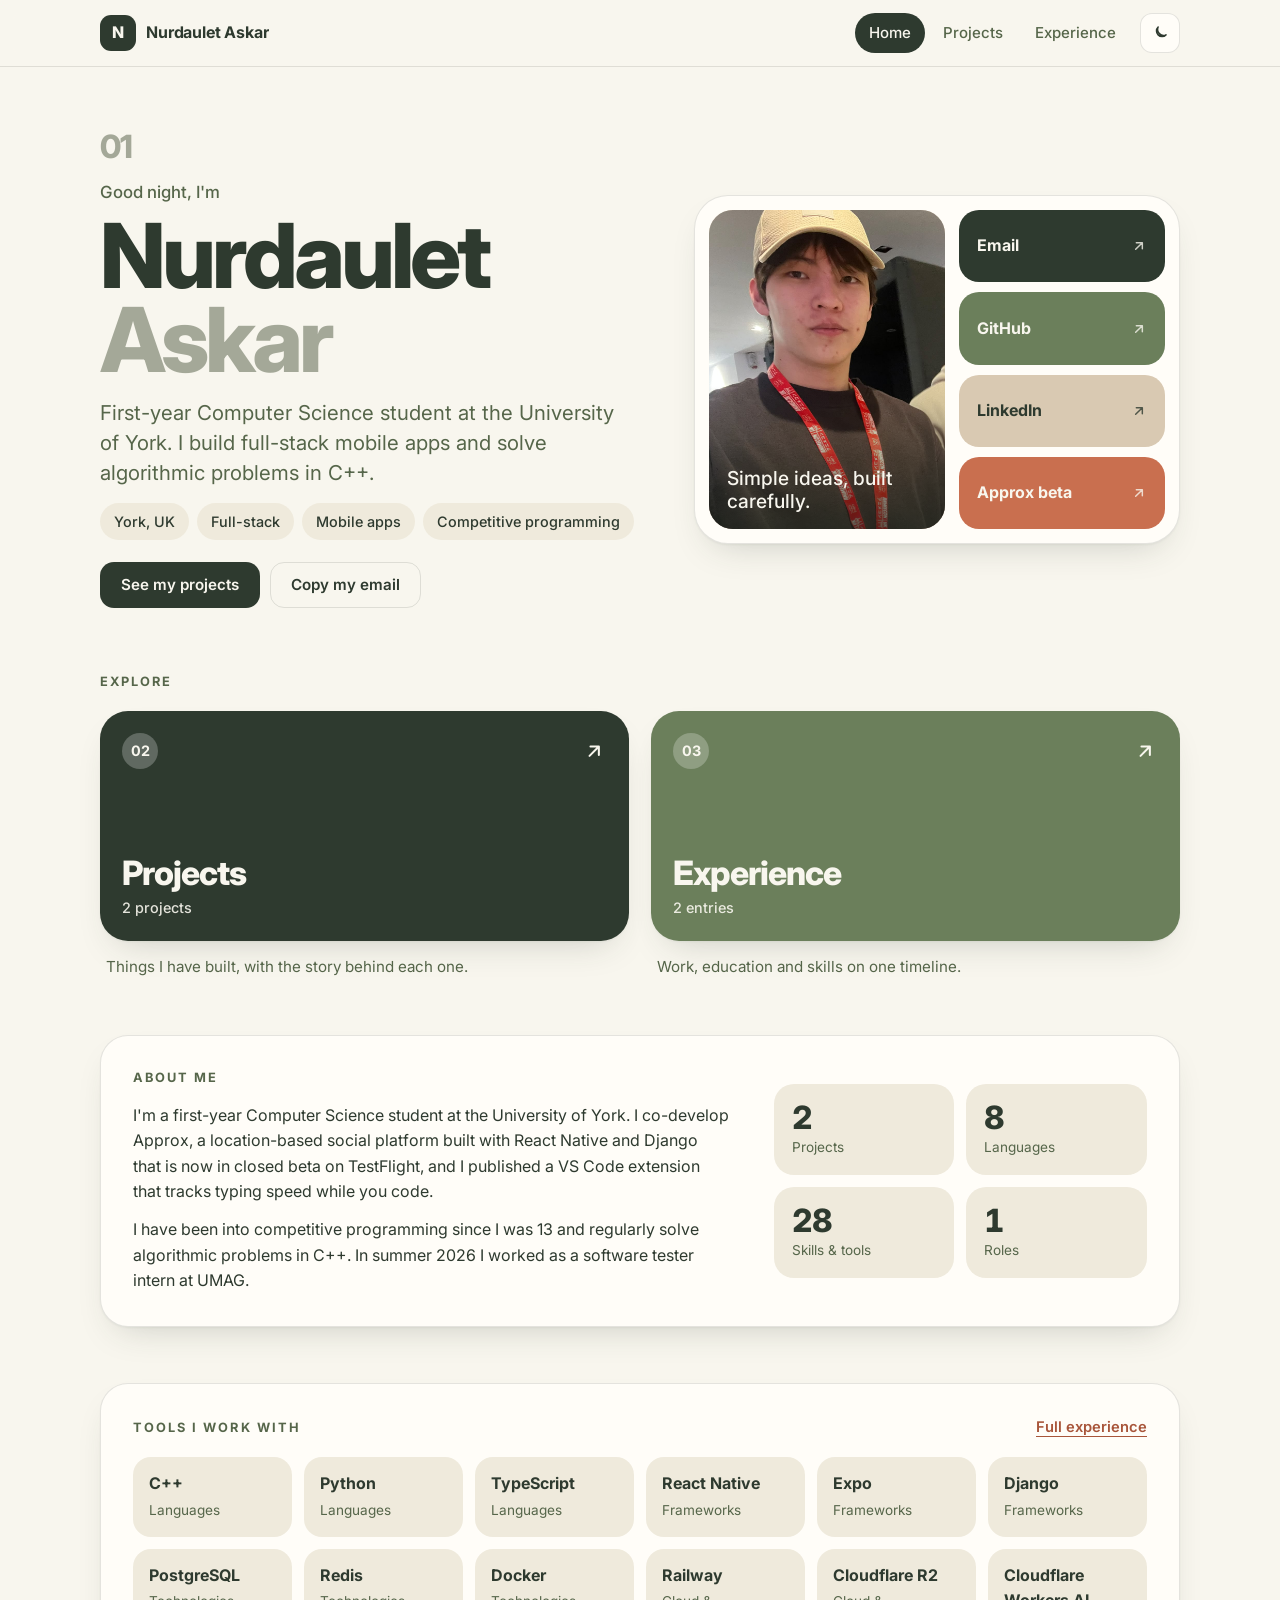
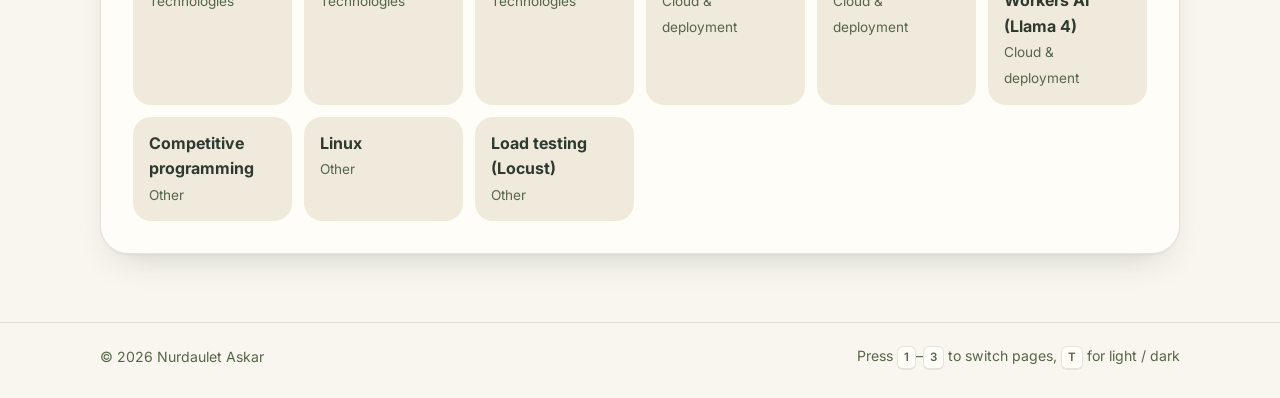
==== index.html @ 26d55cf7 "1" ====
<!doctype html>
<html lang="en">
<head>
  <meta charset="utf-8">
  <meta name="viewport" content="width=device-width, initial-scale=1">
  <title>Home</title>
  <meta name="description" content="Personal website: projects and experience.">
  <link rel="icon" href="assets/favicon.svg" type="image/svg+xml">
  <script>
    document.documentElement.classList.add("js");
    try { var t = localStorage.getItem("theme"); if (t) document.documentElement.dataset.theme = t; } catch (e) {}
  </script>
  <link rel="preconnect" href="https://fonts.googleapis.com">
  <link rel="preconnect" href="https://fonts.gstatic.com" crossorigin>
  <link href="https://fonts.googleapis.com/css2?family=Inter:wght@400;500;600;700;800&display=swap" rel="stylesheet">
  <link rel="stylesheet" href="css/style.css">
</head>
<body data-page="home">
  <a class="skip" href="#main">Skip to content</a>
  <header id="site-nav"></header>

  <main id="main">
    <section class="container hero">
      <div class="hero-text">
        <p class="page-no">01</p>
        <p class="greeting" id="greeting">Hello, I'm</p>
        <h1 class="display">
          <span id="first-name">Your</span>
          <span class="display-soft" id="last-name">Name</span>
        </h1>
        <p class="lead" id="tagline"></p>
        <ul class="chips" id="traits"></ul>
        <div class="hero-actions">
          <a class="btn btn-primary" href="projects.html">See my projects</a>
          <button class="btn btn-ghost" type="button" id="copy-email">Copy my email</button>
        </div>
      </div>

      <div class="hero-card">
        <figure class="photo">
          <img id="photo" src="assets/photo-placeholder.svg" alt="" width="400" height="540">
          <figcaption id="motto"></figcaption>
          <span class="photo-hint" id="photo-hint">Add your photo as assets/photo.jpg</span>
        </figure>
        <ul class="pill-stack" id="quick-links"></ul>
      </div>
    </section>

    <section class="container section">
      <h2 class="eyebrow">Explore</h2>
      <div class="tiles" id="tiles"></div>
    </section>

    <section class="container section">
      <div class="panel about reveal">
        <div class="about-text">
          <h2 class="eyebrow">About me</h2>
          <div class="prose" id="about"></div>
        </div>
        <dl class="facts" id="facts"></dl>
      </div>
    </section>

    <section class="container section">
      <div class="panel reveal">
        <div class="panel-head">
          <h2 class="eyebrow">Tools I work with</h2>
          <a class="text-link" href="experience.html">Full experience</a>
        </div>
        <ul class="tool-grid" id="tools"></ul>
      </div>
    </section>
  </main>

  <footer id="site-footer"></footer>

  <script src="js/data.js"></script>
  <script src="js/main.js"></script>
  <script src="js/home.js"></script>
</body>
</html>
---- css/style.css ----
/* =========================================================
   Earthy Minimal — personal site styles
   Palette  #2E3A2F forest · #6B7F5B sage · #D9C9B2 sand
            #C96F4F clay   · #F8F6EE cream
   ========================================================= */

:root {
  color-scheme: light;

  --forest: #2e3a2f;
  --sage: #6b7f5b;
  --sand: #d9c9b2;
  --clay: #c96f4f;
  --cream: #f8f6ee;

  --bg: var(--cream);
  --surface: #fffdf8;
  --surface-2: #efeadc;
  --text: var(--forest);
  --muted: #56664a;
  --faint: #a4a898;
  --line: rgba(46, 58, 47, 0.13);
  --solid: var(--forest);
  --on-solid: var(--cream);
  --accent: var(--clay);
  --accent-text: #a8553a;
  --tile-forest: var(--forest);
  --shadow: 0 1px 2px rgba(46, 58, 47, 0.05), 0 16px 36px -18px rgba(46, 58, 47, 0.25);
  --shadow-lift: 0 2px 4px rgba(46, 58, 47, 0.06), 0 26px 44px -20px rgba(46, 58, 47, 0.35);

  --maxw: 1080px;
  --font: "Inter", "Segoe UI", system-ui, -apple-system, "Helvetica Neue", Arial, sans-serif;
}

:root[data-theme="dark"] {
  color-scheme: dark;

  --bg: #1e261f;
  --surface: #283329;
  --surface-2: #334034;
  --text: #f8f6ee;
  --muted: #c4c0ac;
  --faint: #76836d;
  --line: rgba(248, 246, 238, 0.13);
  --solid: var(--cream);
  --on-solid: var(--forest);
  --accent-text: #e59a7b;
  --tile-forest: #3a4a3b;
  --shadow: 0 1px 2px rgba(0, 0, 0, 0.25), 0 16px 36px -18px rgba(0, 0, 0, 0.6);
  --shadow-lift: 0 2px 4px rgba(0, 0, 0, 0.3), 0 26px 44px -20px rgba(0, 0, 0, 0.7);
}

/* ---------- Base ---------- */

*,
*::before,
*::after {
  box-sizing: border-box;
}

[hidden] {
  display: none !important;
}

html {
  -webkit-text-size-adjust: 100%;
  scroll-behavior: smooth;
}

body {
  margin: 0;
  min-height: 100vh;
  display: flex;
  flex-direction: column;
  font-family: var(--font);
  font-size: 16px;
  line-height: 1.6;
  color: var(--text);
  background: var(--bg);
  -webkit-font-smoothing: antialiased;
  transition: background-color 0.25s ease, color 0.25s ease;
}

h1,
h2,
h3,
p,
ul,
ol,
dl,
dd,
figure {
  margin: 0;
}

ul,
ol {
  padding: 0;
  list-style: none;
}

img {
  display: block;
  max-width: 100%;
}

a {
  color: inherit;
}

button,
input {
  font: inherit;
  color: inherit;
}

:focus-visible {
  outline: 2px solid var(--accent);
  outline-offset: 3px;
}

main {
  flex: 1;
  animation: page-in 0.45s ease both;
}

@keyframes page-in {
  from {
    opacity: 0;
    transform: translateY(8px);
  }
}

.container {
  width: min(100% - 40px, var(--maxw));
  margin-inline: auto;
}

.section {
  padding: 28px 0;
}

.muted {
  color: var(--muted);
}

.sr-only {
  position: absolute;
  width: 1px;
  height: 1px;
  overflow: hidden;
  clip-path: inset(50%);
  white-space: nowrap;
}

.skip {
  position: absolute;
  left: 12px;
  top: -60px;
  z-index: 40;
  padding: 10px 16px;
  border-radius: 12px;
  background: var(--solid);
  color: var(--on-solid);
  transition: top 0.2s;
}

.skip:focus {
  top: 12px;
}

.icon {
  display: inline-grid;
  width: 1em;
  height: 1em;
  flex: none;
}

.icon svg {
  width: 100%;
  height: 100%;
}

kbd {
  display: inline-block;
  min-width: 1.6em;
  padding: 1px 6px;
  border: 1px solid var(--line);
  border-bottom-width: 2px;
  border-radius: 6px;
  background: var(--surface);
  font: inherit;
  font-size: 0.82em;
  font-weight: 600;
  text-align: center;
}

/* Fade-in as sections scroll into view (only when JavaScript is running) */
.js .reveal {
  opacity: 0;
  transform: translateY(14px);
  transition: opacity 0.5s ease, transform 0.5s ease;
}

.js .reveal.in {
  opacity: 1;
  transform: none;
}

@media print {
  .js .reveal {
    opacity: 1;
    transform: none;
  }
}

/* ---------- Colour blocks ---------- */

.bg-forest {
  background: var(--tile-forest);
  color: var(--cream);
}

.bg-sage {
  background: var(--sage);
  color: var(--cream);
}

.bg-sand {
  background: var(--sand);
  color: var(--forest);
}

.bg-clay {
  background: var(--clay);
  color: var(--cream);
}

.bg-cream {
  background: var(--cream);
  color: var(--forest);
  box-shadow: inset 0 0 0 1px rgba(46, 58, 47, 0.13);
}

/* ---------- Navigation ---------- */

.nav {
  position: sticky;
  top: 0;
  z-index: 20;
  background: var(--bg);
  background: color-mix(in srgb, var(--bg) 86%, transparent);
  -webkit-backdrop-filter: blur(10px);
  backdrop-filter: blur(10px);
  border-bottom: 1px solid var(--line);
}

.nav-inner {
  display: flex;
  align-items: center;
  gap: 10px;
  height: 66px;
}

.brand {
  display: flex;
  align-items: center;
  gap: 10px;
  min-width: 0;
  text-decoration: none;
  font-weight: 700;
  letter-spacing: -0.01em;
}

.brand-mark {
  display: grid;
  place-items: center;
  flex: none;
  width: 36px;
  height: 36px;
  border-radius: 11px;
  background: var(--solid);
  color: var(--on-solid);
  font-weight: 800;
}

.brand-name {
  overflow: hidden;
  text-overflow: ellipsis;
  white-space: nowrap;
}

.nav-links {
  display: flex;
  gap: 4px;
  margin-left: auto;
}

.nav-links a {
  padding: 8px 14px;
  border-radius: 999px;
  text-decoration: none;
  font-size: 0.94rem;
  font-weight: 500;
  color: var(--muted);
  transition: background-color 0.2s, color 0.2s;
}

.nav-links a:hover {
  background: var(--surface-2);
  color: var(--text);
}

.nav-links a[aria-current="page"] {
  background: var(--solid);
  color: var(--on-solid);
}

.icon-btn {
  display: grid;
  place-items: center;
  flex: none;
  width: 40px;
  height: 40px;
  padding: 0;
  border: 1px solid var(--line);
  border-radius: 12px;
  background: var(--surface);
  cursor: pointer;
  transition: background-color 0.2s;
}

.icon-btn:hover {
  background: var(--surface-2);
}

.icon-btn svg {
  width: 18px;
  height: 18px;
}

.theme-toggle .i-sun,
[data-theme="dark"] .theme-toggle .i-moon {
  display: none;
}

[data-theme="dark"] .theme-toggle .i-sun {
  display: block;
}

.nav-toggle {
  display: none;
}

@media (max-width: 720px) {
  .nav-toggle {
    display: grid;
  }

  .theme-toggle {
    margin-left: auto;
  }

  .nav-links {
    position: absolute;
    top: 100%;
    left: 0;
    right: 0;
    display: none;
    flex-direction: column;
    margin: 0;
    padding: 10px 20px 16px;
    background: var(--bg);
    border-bottom: 1px solid var(--line);
  }

  .nav.menu-open .nav-links {
    display: flex;
  }

  .nav-links a {
    padding: 12px 14px;
  }
}

/* ---------- Type ---------- */

.page-no {
  font-size: 2rem;
  font-weight: 800;
  line-height: 1;
  letter-spacing: -0.03em;
  color: var(--faint);
}

.display {
  font-size: clamp(3rem, 8.5vw, 5.6rem);
  font-weight: 800;
  line-height: 0.94;
  letter-spacing: -0.045em;
  overflow-wrap: anywhere;
}

.display span {
  display: block;
}

.display-md {
  font-size: clamp(2.4rem, 7vw, 4.4rem);
}

.display-soft {
  color: var(--faint);
}

.lead {
  max-width: 48ch;
  font-size: clamp(1.05rem, 2vw, 1.28rem);
  line-height: 1.45;
  color: var(--muted);
}

.eyebrow {
  font-size: 0.8rem;
  font-weight: 700;
  letter-spacing: 0.16em;
  text-transform: uppercase;
  color: var(--muted);
}

.text-link {
  font-size: 0.92rem;
  font-weight: 600;
  color: var(--accent-text);
  text-underline-offset: 4px;
}

.prose {
  display: grid;
  gap: 12px;
  max-width: 62ch;
}

.bullets {
  display: grid;
  gap: 6px;
}

.bullets li {
  position: relative;
  padding-left: 18px;
}

.bullets li::before {
  content: "";
  position: absolute;
  left: 2px;
  top: 0.65em;
  width: 6px;
  height: 6px;
  border-radius: 50%;
  background: var(--accent);
}

/* ---------- Buttons, chips, inputs ---------- */

.btn {
  display: inline-flex;
  align-items: center;
  justify-content: center;
  gap: 8px;
  height: 46px;
  padding: 0 20px;
  border: 1px solid transparent;
  border-radius: 14px;
  font-size: 0.95rem;
  font-weight: 600;
  text-decoration: none;
  white-space: nowrap;
  cursor: pointer;
  transition: transform 0.2s, box-shadow 0.2s, background-color 0.2s;
}

.btn:hover {
  transform: translateY(-2px);
}

.btn:active {
  transform: none;
}

.btn[disabled] {
  opacity: 0.6;
  cursor: progress;
  transform: none;
}

.btn-primary {
  background: var(--solid);
  color: var(--on-solid);
}

.btn-primary:hover {
  box-shadow: var(--shadow-lift);
}

.btn-ghost {
  background: transparent;
  border-color: var(--line);
}

.btn-ghost:hover {
  background: var(--surface-2);
}

.chips {
  display: flex;
  flex-wrap: wrap;
  gap: 8px;
}

.chips li {
  padding: 7px 14px;
  border-radius: 999px;
  background: var(--surface-2);
  font-size: 0.9rem;
  font-weight: 500;
}

.chips.small li {
  padding: 4px 11px;
  font-size: 0.8rem;
}

.chip-btn {
  padding: 8px 15px;
  border: 1px solid var(--line);
  border-radius: 999px;
  background: var(--surface);
  font-size: 0.9rem;
  font-weight: 500;
  cursor: pointer;
  transition: background-color 0.2s, color 0.2s, border-color 0.2s;
}

.chip-btn:hover {
  background: var(--surface-2);
}

.chip-btn[aria-pressed="true"] {
  background: var(--solid);
  border-color: transparent;
  color: var(--on-solid);
}

.input {
  flex: 0 1 260px;
  min-width: 0;
  height: 46px;
  padding: 0 16px;
  border: 1px solid var(--line);
  border-radius: 14px;
  background: var(--surface);
}

.input::placeholder {
  color: var(--muted);
  opacity: 0.75;
}

/* ---------- Panels ---------- */

.panel {
  padding: clamp(20px, 4vw, 32px);
  border: 1px solid var(--line);
  border-radius: 28px;
  background: var(--surface);
  box-shadow: var(--shadow);
}

.panel-head {
  display: flex;
  flex-wrap: wrap;
  align-items: baseline;
  justify-content: space-between;
  gap: 6px 16px;
  margin-bottom: 18px;
}

.panel-head h2:not(.eyebrow) {
  font-size: 1.15rem;
  font-weight: 700;
  letter-spacing: -0.01em;
}

.panel-head p {
  font-size: 0.88rem;
  color: var(--muted);
}

.page-head {
  display: grid;
  gap: 14px;
  padding: clamp(32px, 6vw, 60px) 0 12px;
}

/* ---------- Home: hero ---------- */

.hero {
  display: grid;
  grid-template-columns: minmax(0, 1.05fr) minmax(0, 0.95fr);
  align-items: center;
  gap: clamp(28px, 5vw, 56px);
  padding: clamp(32px, 6vw, 64px) 0 clamp(20px, 4vw, 36px);
}

.hero-text {
  display: grid;
  gap: 16px;
  justify-items: start;
}

.greeting {
  margin-bottom: -8px;
  font-size: 1.05rem;
  font-weight: 500;
  color: var(--muted);
}

.hero-actions {
  display: flex;
  flex-wrap: wrap;
  gap: 10px;
  margin-top: 6px;
}

.hero-card {
  display: grid;
  grid-template-columns: 1.15fr 1fr;
  gap: 14px;
  padding: 14px;
  border: 1px solid var(--line);
  border-radius: 34px;
  background: var(--surface);
  box-shadow: var(--shadow);
}

.photo {
  position: relative;
  overflow: hidden;
  aspect-ratio: 4 / 5.4;
  border-radius: 24px;
  background: var(--sand);
}

.photo img {
  width: 100%;
  height: 100%;
  object-fit: cover;
}

.photo figcaption {
  position: absolute;
  top: 16px;
  left: 18px;
  right: 18px;
  z-index: 1;
  font-size: clamp(1rem, 1.9vw, 1.2rem);
  font-weight: 500;
  line-height: 1.2;
  color: var(--forest);
}

/* With a real photo the motto moves to the bottom so it never covers the face */
.photo.has-photo::before {
  content: "";
  position: absolute;
  inset: 55% 0 0 0;
  background: linear-gradient(transparent, rgba(30, 38, 31, 0.7));
}

.photo.has-photo figcaption {
  top: auto;
  bottom: 16px;
  color: var(--cream);
}

.photo-hint {
  position: absolute;
  left: 10px;
  right: 10px;
  bottom: 10px;
  padding: 6px 10px;
  border-radius: 12px;
  background: rgba(248, 246, 238, 0.85);
  color: var(--forest);
  font-size: 0.74rem;
  font-weight: 600;
  line-height: 1.3;
  text-align: center;
}

.pill-stack {
  display: grid;
  grid-auto-rows: 1fr;
  gap: 10px;
}

.pill-stack li {
  display: grid;
}

.pill {
  display: flex;
  align-items: center;
  justify-content: space-between;
  gap: 8px;
  min-height: 46px;
  padding: 0 18px;
  border-radius: 20px;
  font-weight: 700;
  text-decoration: none;
  transition: transform 0.2s ease;
}

.pill:hover {
  transform: translateX(-6px);
}

.pill .icon {
  opacity: 0.8;
}

@media (max-width: 860px) {
  .hero {
    grid-template-columns: 1fr;
  }

  .hero-card {
    max-width: 520px;
  }
}

@media (max-width: 460px) {
  .hero-card {
    grid-template-columns: 1fr;
  }

  .photo {
    aspect-ratio: 4 / 3.6;
  }

  .pill:hover {
    transform: none;
  }
}

/* ---------- Home: page tiles ---------- */

.tiles {
  display: grid;
  grid-template-columns: repeat(auto-fit, minmax(240px, 1fr));
  gap: 22px;
  margin-top: 18px;
}

.tile {
  display: block;
  text-decoration: none;
}

.tile-block {
  position: relative;
  display: flex;
  flex-direction: column;
  justify-content: space-between;
  min-height: clamp(170px, 21vw, 230px);
  padding: 22px;
  border-radius: 28px;
  box-shadow: var(--shadow);
  transition: transform 0.25s ease, box-shadow 0.25s ease;
}

.tile:hover .tile-block {
  transform: translateY(-6px);
  box-shadow: var(--shadow-lift);
}

.tile-num {
  display: grid;
  place-items: center;
  width: 36px;
  height: 36px;
  border-radius: 50%;
  background: rgba(255, 255, 255, 0.24);
  font-size: 0.9rem;
  font-weight: 700;
}

.tile-arrow {
  position: absolute;
  top: 26px;
  right: 24px;
  font-size: 1.4rem;
  transition: transform 0.25s ease;
}

.tile:hover .tile-arrow {
  transform: translate(4px, -4px);
}

.tile-title {
  font-size: clamp(1.5rem, 2.8vw, 2.1rem);
  font-weight: 800;
  line-height: 1.1;
  letter-spacing: -0.03em;
}

.tile-meta {
  margin-top: 4px;
  font-size: 0.9rem;
  font-weight: 500;
  opacity: 0.9;
}

.tile-caption {
  margin-top: 14px;
  padding: 0 6px;
  font-size: 0.95rem;
  color: var(--muted);
}

@media (max-width: 760px) {
  .tiles {
    grid-template-columns: 1fr;
  }

  .tile-block {
    min-height: 150px;
  }
}

/* ---------- Home: about + tools ---------- */

.about {
  display: grid;
  grid-template-columns: minmax(0, 1.6fr) minmax(0, 1fr);
  align-items: center;
  gap: clamp(20px, 4vw, 44px);
}

.about-text {
  display: grid;
  gap: 14px;
}

.facts {
  display: grid;
  grid-template-columns: repeat(2, minmax(0, 1fr));
  gap: 12px;
}

.fact {
  display: flex;
  flex-direction: column-reverse;
  padding: 16px 18px;
  border-radius: 20px;
  background: var(--surface-2);
}

.fact dt {
  font-size: 0.85rem;
  color: var(--muted);
}

.fact dd {
  font-size: 2rem;
  font-weight: 800;
  line-height: 1.15;
  letter-spacing: -0.03em;
  font-variant-numeric: tabular-nums;
}

.tool-grid {
  display: grid;
  grid-template-columns: repeat(auto-fill, minmax(140px, 1fr));
  gap: 12px;
}

.tool {
  padding: 14px 16px;
  border-radius: 18px;
  background: var(--surface-2);
  transition: transform 0.2s ease;
}

.tool:hover {
  transform: translateY(-3px);
}

.tool strong {
  display: block;
  font-weight: 700;
}

.tool span {
  font-size: 0.85rem;
  color: var(--muted);
}

@media (max-width: 760px) {
  .about {
    grid-template-columns: 1fr;
  }
}

/* ---------- Projects ---------- */

.toolbar {
  display: flex;
  flex-wrap: wrap;
  align-items: center;
  justify-content: space-between;
  gap: 14px;
}

.filters {
  display: flex;
  flex-wrap: wrap;
  gap: 8px;
}

.toolbar .input {
  flex: 0 1 240px;
}

.count {
  margin: 16px 0 14px;
  font-size: 0.9rem;
  color: var(--muted);
}

.project-grid {
  display: grid;
  grid-template-columns: repeat(auto-fit, minmax(280px, 1fr));
  gap: 22px;
}

.project-card {
  position: relative;
  display: flex;
  flex-direction: column;
  max-width: 540px;
  overflow: hidden;
  border: 1px solid var(--line);
  border-radius: 24px;
  background: var(--surface);
  box-shadow: var(--shadow);
  transition: transform 0.25s ease, box-shadow 0.25s ease, opacity 0.5s ease;
}

.project-card:hover {
  transform: translateY(-5px);
  box-shadow: var(--shadow-lift);
}

.js .project-card.reveal.in:hover {
  transform: translateY(-5px);
}

.project-card:has(.card-open:focus-visible) {
  outline: 2px solid var(--accent);
  outline-offset: 3px;
}

.project-cover {
  display: flex;
  align-items: flex-end;
  justify-content: space-between;
  height: 110px;
  padding: 16px 20px;
}

.project-no {
  font-size: 2.4rem;
  font-weight: 800;
  line-height: 1;
  letter-spacing: -0.04em;
}

.project-year {
  font-size: 0.85rem;
  font-weight: 600;
  opacity: 0.9;
}

.project-body {
  display: flex;
  flex: 1;
  flex-direction: column;
  gap: 10px;
  padding: 18px 20px 20px;
}

.project-body h3 {
  font-size: 1.15rem;
  line-height: 1.3;
  letter-spacing: -0.01em;
}

.project-body p {
  font-size: 0.95rem;
  color: var(--muted);
}

.card-open {
  padding: 0;
  border: 0;
  background: none;
  font-weight: 700;
  text-align: left;
  cursor: pointer;
}

.card-open::after {
  content: "";
  position: absolute;
  inset: 0;
}

.card-open:focus-visible {
  outline: none;
}

.more {
  display: inline-flex;
  align-items: center;
  gap: 6px;
  margin-top: auto;
  padding-top: 6px;
  font-size: 0.9rem;
  font-weight: 600;
  color: var(--accent-text);
}

.empty-state {
  display: grid;
  gap: 10px;
  justify-items: start;
}

.empty-state h2 {
  font-size: 1.2rem;
}

/* Project pop-up */
.modal {
  width: min(620px, calc(100% - 32px));
  padding: 0;
  overflow: hidden;
  border: 0;
  border-radius: 28px;
  background: var(--surface);
  color: var(--text);
  box-shadow: 0 30px 80px -20px rgba(0, 0, 0, 0.5);
}

.modal::backdrop {
  background: rgba(30, 38, 31, 0.55);
}

.modal[open] {
  animation: modal-in 0.25s ease;
}

@keyframes modal-in {
  from {
    opacity: 0;
    transform: translateY(12px);
  }
}

.modal-cover {
  display: flex;
  align-items: flex-end;
  height: 104px;
  padding: 16px 28px;
  font-size: 2.6rem;
  font-weight: 800;
  line-height: 1;
  letter-spacing: -0.04em;
}

.modal-close {
  position: absolute;
  top: 14px;
  right: 14px;
  font-size: 1.3rem;
  line-height: 1;
}

.modal-body {
  display: grid;
  gap: 14px;
  max-height: calc(100vh - 200px);
  padding: 24px 28px 28px;
  overflow: auto;
}

.modal-body h2 {
  font-size: 1.6rem;
  line-height: 1.2;
  letter-spacing: -0.02em;
}

.modal-body h2 + p {
  margin-top: -10px;
}

.modal-actions {
  display: flex;
  flex-wrap: wrap;
  gap: 10px;
}

/* ---------- Experience ---------- */

.exp-bar {
  display: flex;
  flex-wrap: wrap;
  align-items: center;
  justify-content: space-between;
  gap: 12px;
}

.tabs {
  display: inline-flex;
  flex-wrap: wrap;
  gap: 2px;
  padding: 4px;
  border-radius: 999px;
  background: var(--surface-2);
}

.tab {
  padding: 9px 18px;
  border: 0;
  border-radius: 999px;
  background: transparent;
  font-size: 0.94rem;
  font-weight: 600;
  color: var(--muted);
  cursor: pointer;
  transition: background-color 0.2s, color 0.2s;
}

.tab:hover {
  color: var(--text);
}

.tab[aria-selected="true"] {
  background: var(--surface);
  color: var(--text);
  box-shadow: 0 1px 3px rgba(46, 58, 47, 0.18);
}

.tab-count {
  margin-left: 6px;
  font-size: 0.8rem;
  opacity: 0.7;
}

.timeline {
  position: relative;
  display: grid;
  gap: 16px;
  margin-top: 26px;
  padding-left: 30px;
}

.timeline::before {
  content: "";
  position: absolute;
  top: 10px;
  bottom: 10px;
  left: 7px;
  width: 2px;
  border-radius: 2px;
  background: var(--line);
}

.tl-item {
  position: relative;
}

.tl-item::before {
  content: "";
  position: absolute;
  top: 26px;
  left: -30px;
  width: 16px;
  height: 16px;
  border: 3px solid var(--sage);
  border-radius: 50%;
  background: var(--bg);
  transition: background-color 0.2s, border-color 0.2s;
}

.tl-item.open::before {
  border-color: var(--accent);
  background: var(--accent);
}

.tl-card {
  overflow: hidden;
  border: 1px solid var(--line);
  border-radius: 22px;
  background: var(--surface);
  box-shadow: var(--shadow);
}

.tl-head {
  display: grid;
  grid-template-columns: minmax(0, 1fr) auto;
  align-items: center;
  gap: 2px 16px;
  width: 100%;
  padding: 18px 22px;
  border: 0;
  background: none;
  text-align: left;
  cursor: pointer;
  transition: background-color 0.2s;
}

.tl-head:hover {
  background: var(--surface-2);
}

.tl-head:focus-visible {
  outline-offset: -4px;
  border-radius: 22px;
}

.tl-period {
  grid-column: 1;
  font-size: 0.78rem;
  font-weight: 700;
  letter-spacing: 0.12em;
  text-transform: uppercase;
  color: var(--accent-text);
}

.tl-title {
  grid-column: 1;
  font-size: 1.15rem;
  font-weight: 700;
  letter-spacing: -0.01em;
}

.tl-org {
  grid-column: 1;
  font-size: 0.95rem;
  color: var(--muted);
}

.tl-chevron {
  display: grid;
  place-items: center;
  grid-column: 2;
  grid-row: 1 / span 3;
  width: 34px;
  height: 34px;
  border: 1px solid var(--line);
  border-radius: 50%;
  transition: transform 0.25s ease;
}

.tl-item.open .tl-chevron {
  transform: rotate(180deg);
}

.tl-body {
  display: grid;
  grid-template-rows: 0fr;
  transition: grid-template-rows 0.3s ease;
}

.tl-item.open .tl-body {
  grid-template-rows: 1fr;
}

.tl-body-inner {
  min-height: 0;
  overflow: hidden;
}

.tl-content {
  display: grid;
  gap: 12px;
  padding: 4px 22px 22px;
}

.skill-groups {
  display: grid;
  grid-template-columns: repeat(auto-fit, minmax(200px, 1fr));
  gap: 22px;
}

.skill-group h3 {
  margin-bottom: 10px;
  font-size: 0.95rem;
  font-weight: 700;
}

/* ---------- Footer + toast ---------- */

.footer {
  margin-top: 40px;
  border-top: 1px solid var(--line);
}

.footer-inner {
  display: flex;
  flex-wrap: wrap;
  align-items: center;
  justify-content: space-between;
  gap: 8px 20px;
  padding: 22px 0 28px;
  font-size: 0.88rem;
  color: var(--muted);
}

@media (hover: none) {
  .footer-keys {
    display: none;
  }
}

.toast {
  position: fixed;
  left: 50%;
  bottom: 26px;
  z-index: 50;
  max-width: calc(100% - 32px);
  padding: 12px 18px;
  border-radius: 14px;
  background: var(--solid);
  color: var(--on-solid);
  font-size: 0.92rem;
  font-weight: 500;
  box-shadow: var(--shadow-lift);
  opacity: 0;
  pointer-events: none;
  transform: translate(-50%, 20px);
  transition: opacity 0.25s, transform 0.25s;
}

.toast.show {
  opacity: 1;
  transform: translate(-50%, 0);
}

@media (prefers-reduced-motion: reduce) {
  *,
  *::before,
  *::after {
    animation-duration: 0.01ms !important;
    animation-iteration-count: 1 !important;
    transition-duration: 0.01ms !important;
    scroll-behavior: auto !important;
  }
}
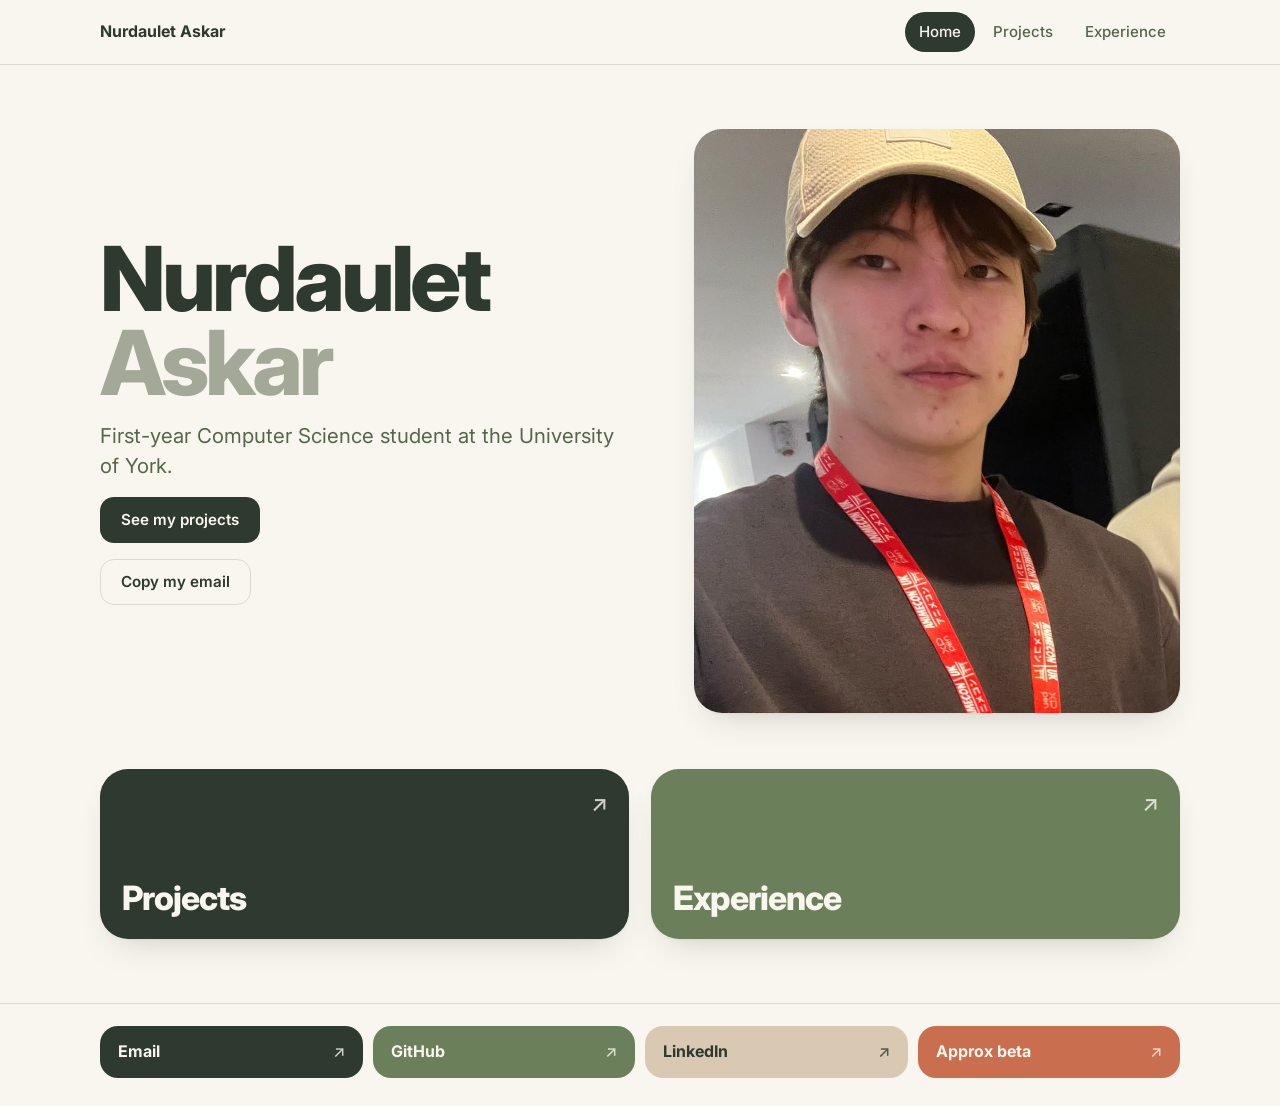
==== commit 7b42052d: "changes" ====
--- a/index.html
+++ b/index.html
@@ -3,79 +3,54 @@
 <head>
   <meta charset="utf-8">
   <meta name="viewport" content="width=device-width, initial-scale=1">
-  <title>Home</title>
-  <meta name="description" content="Personal website: projects and experience.">
-  <link rel="icon" href="assets/favicon.svg" type="image/svg+xml">
-  <script>
-    document.documentElement.classList.add("js");
-    try { var t = localStorage.getItem("theme"); if (t) document.documentElement.dataset.theme = t; } catch (e) {}
-  </script>
+  <title>Nurdaulet Askar</title>
+  <meta name="description" content="Nurdaulet Askar, first-year Computer Science student at the University of York. Projects and experience.">
+  <link rel="icon" href="[data-uri]">
   <link rel="preconnect" href="https://fonts.googleapis.com">
   <link rel="preconnect" href="https://fonts.gstatic.com" crossorigin>
   <link href="https://fonts.googleapis.com/css2?family=Inter:wght@400;500;600;700;800&display=swap" rel="stylesheet">
   <link rel="stylesheet" href="css/style.css">
 </head>
-<body data-page="home">
-  <a class="skip" href="#main">Skip to content</a>
-  <header id="site-nav"></header>
+<body>
+  <header class="nav">
+    <div class="container nav-inner">
+      <a class="brand" href="index.html">Nurdaulet Askar</a>
+      <nav class="nav-links" aria-label="Main">
+        <a href="index.html" aria-current="page">Home</a>
+        <a href="projects.html">Projects</a>
+        <a href="experience.html">Experience</a>
+      </nav>
+    </div>
+  </header>
 
-  <main id="main">
+  <main>
     <section class="container hero">
       <div class="hero-text">
-        <p class="page-no">01</p>
-        <p class="greeting" id="greeting">Hello, I'm</p>
-        <h1 class="display">
-          <span id="first-name">Your</span>
-          <span class="display-soft" id="last-name">Name</span>
-        </h1>
-        <p class="lead" id="tagline"></p>
-        <ul class="chips" id="traits"></ul>
-        <div class="hero-actions">
+        <h1 class="name">Nurdaulet <span>Askar</span></h1>
+        <p class="lead">First-year Computer Science student at the University of York.</p>
           <a class="btn btn-primary" href="projects.html">See my projects</a>
-          <button class="btn btn-ghost" type="button" id="copy-email">Copy my email</button>
+          <button class="btn" type="button" id="copy-email" data-email="nurdauletaskar551@gmail.com">Copy my email</button>
         </div>
       </div>
 
-      <div class="hero-card">
-        <figure class="photo">
-          <img id="photo" src="assets/photo-placeholder.svg" alt="" width="400" height="540">
-          <figcaption id="motto"></figcaption>
-          <span class="photo-hint" id="photo-hint">Add your photo as assets/photo.jpg</span>
-        </figure>
-        <ul class="pill-stack" id="quick-links"></ul>
-      </div>
+      <img class="photo" src="assets/photo.jpg" alt="Nurdaulet Askar" width="914" height="1600">
     </section>
 
-    <section class="container section">
-      <h2 class="eyebrow">Explore</h2>
-      <div class="tiles" id="tiles"></div>
-    </section>
-
-    <section class="container section">
-      <div class="panel about reveal">
-        <div class="about-text">
-          <h2 class="eyebrow">About me</h2>
-          <div class="prose" id="about"></div>
-        </div>
-        <dl class="facts" id="facts"></dl>
-      </div>
-    </section>
-
-    <section class="container section">
-      <div class="panel reveal">
-        <div class="panel-head">
-          <h2 class="eyebrow">Tools I work with</h2>
-          <a class="text-link" href="experience.html">Full experience</a>
-        </div>
-        <ul class="tool-grid" id="tools"></ul>
-      </div>
+    <section class="container tiles">
+      <a class="tile bg-forest" href="projects.html">Projects</a>
+      <a class="tile bg-sage" href="experience.html">Experience</a>
     </section>
   </main>
 
-  <footer id="site-footer"></footer>
+  <footer class="footer">
+    <ul class="container links">
+      <li><a class="pill bg-forest" href="mailto:nurdauletaskar551@gmail.com">Email</a></li>
+      <li><a class="pill bg-sage" href="https://github.com/SwiftkeyC" target="_blank" rel="noopener">GitHub</a></li>
+      <li><a class="pill bg-sand" href="https://www.linkedin.com/in/nurdaulet-askar-03350033a/" target="_blank" rel="noopener">LinkedIn</a></li>
+      <li><a class="pill bg-clay" href="https://testflight.apple.com/join/WFrS8Zqj" target="_blank" rel="noopener">Approx beta</a></li>
+    </ul>
+  </footer>
 
-  <script src="js/data.js"></script>
   <script src="js/main.js"></script>
-  <script src="js/home.js"></script>
 </body>
 </html>
--- a/css/style.css
+++ b/css/style.css
@@ -1,8 +1,4 @@
-/* =========================================================
-   Earthy Minimal — personal site styles
-   Palette  #2E3A2F forest · #6B7F5B sage · #D9C9B2 sand
-            #C96F4F clay   · #F8F6EE cream
-   ========================================================= */
+/* Colours: forest #2E3A2F, sage #6B7F5B, sand #D9C9B2, clay #C96F4F, cream #F8F6EE */
 
 :root {
   color-scheme: light;
@@ -13,58 +9,16 @@
   --clay: #c96f4f;
   --cream: #f8f6ee;
 
-  --bg: var(--cream);
-  --surface: #fffdf8;
-  --surface-2: #efeadc;
-  --text: var(--forest);
+  --card: #fffdf8;
   --muted: #56664a;
   --faint: #a4a898;
-  --line: rgba(46, 58, 47, 0.13);
-  --solid: var(--forest);
-  --on-solid: var(--cream);
-  --accent: var(--clay);
-  --accent-text: #a8553a;
-  --tile-forest: var(--forest);
+  --line: rgba(46, 58, 47, 0.14);
+  --accent: #a8553a;
   --shadow: 0 1px 2px rgba(46, 58, 47, 0.05), 0 16px 36px -18px rgba(46, 58, 47, 0.25);
-  --shadow-lift: 0 2px 4px rgba(46, 58, 47, 0.06), 0 26px 44px -20px rgba(46, 58, 47, 0.35);
-
-  --maxw: 1080px;
-  --font: "Inter", "Segoe UI", system-ui, -apple-system, "Helvetica Neue", Arial, sans-serif;
-}
-
-:root[data-theme="dark"] {
-  color-scheme: dark;
-
-  --bg: #1e261f;
-  --surface: #283329;
-  --surface-2: #334034;
-  --text: #f8f6ee;
-  --muted: #c4c0ac;
-  --faint: #76836d;
-  --line: rgba(248, 246, 238, 0.13);
-  --solid: var(--cream);
-  --on-solid: var(--forest);
-  --accent-text: #e59a7b;
-  --tile-forest: #3a4a3b;
-  --shadow: 0 1px 2px rgba(0, 0, 0, 0.25), 0 16px 36px -18px rgba(0, 0, 0, 0.6);
-  --shadow-lift: 0 2px 4px rgba(0, 0, 0, 0.3), 0 26px 44px -20px rgba(0, 0, 0, 0.7);
-}
-
-/* ---------- Base ---------- */
-
-*,
-*::before,
-*::after {
+}
+
+* {
   box-sizing: border-box;
-}
-
-[hidden] {
-  display: none !important;
-}
-
-html {
-  -webkit-text-size-adjust: 100%;
-  scroll-behavior: smooth;
 }
 
 body {
@@ -72,29 +26,29 @@
   min-height: 100vh;
   display: flex;
   flex-direction: column;
-  font-family: var(--font);
+  font-family: "Inter", "Segoe UI", system-ui, sans-serif;
   font-size: 16px;
   line-height: 1.6;
-  color: var(--text);
-  background: var(--bg);
-  -webkit-font-smoothing: antialiased;
-  transition: background-color 0.25s ease, color 0.25s ease;
+  color: var(--forest);
+  background: var(--cream);
+}
+
+main {
+  flex: 1;
 }
 
 h1,
 h2,
 h3,
+h4,
 p,
 ul,
-ol,
 dl,
-dd,
-figure {
+dd {
   margin: 0;
 }
 
-ul,
-ol {
+ul {
   padding: 0;
   list-style: none;
 }
@@ -108,116 +62,27 @@
   color: inherit;
 }
 
-button,
-input {
+button {
   font: inherit;
   color: inherit;
 }
 
 :focus-visible {
-  outline: 2px solid var(--accent);
+  outline: 2px solid var(--clay);
   outline-offset: 3px;
 }
 
-main {
-  flex: 1;
-  animation: page-in 0.45s ease both;
-}
-
-@keyframes page-in {
-  from {
-    opacity: 0;
-    transform: translateY(8px);
-  }
-}
-
 .container {
-  width: min(100% - 40px, var(--maxw));
+  width: min(100% - 40px, 1080px);
   margin-inline: auto;
-}
-
-.section {
-  padding: 28px 0;
 }
 
 .muted {
   color: var(--muted);
 }
 
-.sr-only {
-  position: absolute;
-  width: 1px;
-  height: 1px;
-  overflow: hidden;
-  clip-path: inset(50%);
-  white-space: nowrap;
-}
-
-.skip {
-  position: absolute;
-  left: 12px;
-  top: -60px;
-  z-index: 40;
-  padding: 10px 16px;
-  border-radius: 12px;
-  background: var(--solid);
-  color: var(--on-solid);
-  transition: top 0.2s;
-}
-
-.skip:focus {
-  top: 12px;
-}
-
-.icon {
-  display: inline-grid;
-  width: 1em;
-  height: 1em;
-  flex: none;
-}
-
-.icon svg {
-  width: 100%;
-  height: 100%;
-}
-
-kbd {
-  display: inline-block;
-  min-width: 1.6em;
-  padding: 1px 6px;
-  border: 1px solid var(--line);
-  border-bottom-width: 2px;
-  border-radius: 6px;
-  background: var(--surface);
-  font: inherit;
-  font-size: 0.82em;
-  font-weight: 600;
-  text-align: center;
-}
-
-/* Fade-in as sections scroll into view (only when JavaScript is running) */
-.js .reveal {
-  opacity: 0;
-  transform: translateY(14px);
-  transition: opacity 0.5s ease, transform 0.5s ease;
-}
-
-.js .reveal.in {
-  opacity: 1;
-  transform: none;
-}
-
-@media print {
-  .js .reveal {
-    opacity: 1;
-    transform: none;
-  }
-}
-
-/* ---------- Colour blocks ---------- */
-
 .bg-forest {
-  background: var(--tile-forest);
+  background: var(--forest);
   color: var(--cream);
 }
 
@@ -236,209 +101,84 @@
   color: var(--cream);
 }
 
-.bg-cream {
-  background: var(--cream);
-  color: var(--forest);
-  box-shadow: inset 0 0 0 1px rgba(46, 58, 47, 0.13);
-}
-
-/* ---------- Navigation ---------- */
+/* Top bar */
 
 .nav {
-  position: sticky;
-  top: 0;
-  z-index: 20;
-  background: var(--bg);
-  background: color-mix(in srgb, var(--bg) 86%, transparent);
-  -webkit-backdrop-filter: blur(10px);
-  backdrop-filter: blur(10px);
   border-bottom: 1px solid var(--line);
 }
 
 .nav-inner {
   display: flex;
+  flex-wrap: wrap;
   align-items: center;
-  gap: 10px;
-  height: 66px;
+  gap: 6px 10px;
+  padding: 12px 0;
 }
 
 .brand {
-  display: flex;
-  align-items: center;
-  gap: 10px;
-  min-width: 0;
+  margin-right: auto;
+  font-weight: 700;
   text-decoration: none;
-  font-weight: 700;
-  letter-spacing: -0.01em;
-}
-
-.brand-mark {
-  display: grid;
-  place-items: center;
-  flex: none;
-  width: 36px;
-  height: 36px;
-  border-radius: 11px;
-  background: var(--solid);
-  color: var(--on-solid);
-  font-weight: 800;
-}
-
-.brand-name {
-  overflow: hidden;
-  text-overflow: ellipsis;
-  white-space: nowrap;
 }
 
 .nav-links {
   display: flex;
   gap: 4px;
-  margin-left: auto;
 }
 
 .nav-links a {
   padding: 8px 14px;
   border-radius: 999px;
-  text-decoration: none;
   font-size: 0.94rem;
   font-weight: 500;
   color: var(--muted);
-  transition: background-color 0.2s, color 0.2s;
+  text-decoration: none;
 }
 
 .nav-links a:hover {
-  background: var(--surface-2);
-  color: var(--text);
+  color: var(--forest);
 }
 
 .nav-links a[aria-current="page"] {
-  background: var(--solid);
-  color: var(--on-solid);
-}
-
-.icon-btn {
-  display: grid;
-  place-items: center;
-  flex: none;
-  width: 40px;
-  height: 40px;
-  padding: 0;
+  background: var(--forest);
+  color: var(--cream);
+}
+
+@media (max-width: 420px) {
+  .nav-links {
+    width: 100%;
+    margin-left: -14px;
+  }
+}
+
+/* Buttons and lists */
+
+.btn {
+  display: inline-flex;
+  align-items: center;
+  height: 46px;
+  padding: 0 20px;
   border: 1px solid var(--line);
-  border-radius: 12px;
-  background: var(--surface);
+  border-radius: 14px;
+  background: transparent;
+  font-size: 0.95rem;
+  font-weight: 600;
+  text-decoration: none;
   cursor: pointer;
-  transition: background-color 0.2s;
-}
-
-.icon-btn:hover {
-  background: var(--surface-2);
-}
-
-.icon-btn svg {
-  width: 18px;
-  height: 18px;
-}
-
-.theme-toggle .i-sun,
-[data-theme="dark"] .theme-toggle .i-moon {
-  display: none;
-}
-
-[data-theme="dark"] .theme-toggle .i-sun {
-  display: block;
-}
-
-.nav-toggle {
-  display: none;
-}
-
-@media (max-width: 720px) {
-  .nav-toggle {
-    display: grid;
-  }
-
-  .theme-toggle {
-    margin-left: auto;
-  }
-
-  .nav-links {
-    position: absolute;
-    top: 100%;
-    left: 0;
-    right: 0;
-    display: none;
-    flex-direction: column;
-    margin: 0;
-    padding: 10px 20px 16px;
-    background: var(--bg);
-    border-bottom: 1px solid var(--line);
-  }
-
-  .nav.menu-open .nav-links {
-    display: flex;
-  }
-
-  .nav-links a {
-    padding: 12px 14px;
-  }
-}
-
-/* ---------- Type ---------- */
-
-.page-no {
-  font-size: 2rem;
-  font-weight: 800;
-  line-height: 1;
-  letter-spacing: -0.03em;
-  color: var(--faint);
-}
-
-.display {
-  font-size: clamp(3rem, 8.5vw, 5.6rem);
-  font-weight: 800;
-  line-height: 0.94;
-  letter-spacing: -0.045em;
-  overflow-wrap: anywhere;
-}
-
-.display span {
-  display: block;
-}
-
-.display-md {
-  font-size: clamp(2.4rem, 7vw, 4.4rem);
-}
-
-.display-soft {
-  color: var(--faint);
-}
-
-.lead {
-  max-width: 48ch;
-  font-size: clamp(1.05rem, 2vw, 1.28rem);
-  line-height: 1.45;
-  color: var(--muted);
-}
-
-.eyebrow {
-  font-size: 0.8rem;
-  font-weight: 700;
-  letter-spacing: 0.16em;
-  text-transform: uppercase;
-  color: var(--muted);
-}
-
-.text-link {
-  font-size: 0.92rem;
-  font-weight: 600;
-  color: var(--accent-text);
-  text-underline-offset: 4px;
-}
-
-.prose {
-  display: grid;
-  gap: 12px;
-  max-width: 62ch;
+}
+
+.btn:hover {
+  border-color: var(--forest);
+}
+
+.btn-primary {
+  border-color: transparent;
+  background: var(--forest);
+  color: var(--cream);
+}
+
+.btn-primary:hover {
+  opacity: 0.9;
 }
 
 .bullets {
@@ -459,159 +199,17 @@
   width: 6px;
   height: 6px;
   border-radius: 50%;
-  background: var(--accent);
-}
-
-/* ---------- Buttons, chips, inputs ---------- */
-
-.btn {
-  display: inline-flex;
-  align-items: center;
-  justify-content: center;
-  gap: 8px;
-  height: 46px;
-  padding: 0 20px;
-  border: 1px solid transparent;
-  border-radius: 14px;
-  font-size: 0.95rem;
-  font-weight: 600;
-  text-decoration: none;
-  white-space: nowrap;
-  cursor: pointer;
-  transition: transform 0.2s, box-shadow 0.2s, background-color 0.2s;
-}
-
-.btn:hover {
-  transform: translateY(-2px);
-}
-
-.btn:active {
-  transform: none;
-}
-
-.btn[disabled] {
-  opacity: 0.6;
-  cursor: progress;
-  transform: none;
-}
-
-.btn-primary {
-  background: var(--solid);
-  color: var(--on-solid);
-}
-
-.btn-primary:hover {
-  box-shadow: var(--shadow-lift);
-}
-
-.btn-ghost {
-  background: transparent;
-  border-color: var(--line);
-}
-
-.btn-ghost:hover {
-  background: var(--surface-2);
-}
-
-.chips {
-  display: flex;
-  flex-wrap: wrap;
-  gap: 8px;
-}
-
-.chips li {
-  padding: 7px 14px;
-  border-radius: 999px;
-  background: var(--surface-2);
-  font-size: 0.9rem;
-  font-weight: 500;
-}
-
-.chips.small li {
-  padding: 4px 11px;
-  font-size: 0.8rem;
-}
-
-.chip-btn {
-  padding: 8px 15px;
-  border: 1px solid var(--line);
-  border-radius: 999px;
-  background: var(--surface);
-  font-size: 0.9rem;
-  font-weight: 500;
-  cursor: pointer;
-  transition: background-color 0.2s, color 0.2s, border-color 0.2s;
-}
-
-.chip-btn:hover {
-  background: var(--surface-2);
-}
-
-.chip-btn[aria-pressed="true"] {
-  background: var(--solid);
-  border-color: transparent;
-  color: var(--on-solid);
-}
-
-.input {
-  flex: 0 1 260px;
-  min-width: 0;
-  height: 46px;
-  padding: 0 16px;
-  border: 1px solid var(--line);
-  border-radius: 14px;
-  background: var(--surface);
-}
-
-.input::placeholder {
-  color: var(--muted);
-  opacity: 0.75;
-}
-
-/* ---------- Panels ---------- */
-
-.panel {
-  padding: clamp(20px, 4vw, 32px);
-  border: 1px solid var(--line);
-  border-radius: 28px;
-  background: var(--surface);
-  box-shadow: var(--shadow);
-}
-
-.panel-head {
-  display: flex;
-  flex-wrap: wrap;
-  align-items: baseline;
-  justify-content: space-between;
-  gap: 6px 16px;
-  margin-bottom: 18px;
-}
-
-.panel-head h2:not(.eyebrow) {
-  font-size: 1.15rem;
-  font-weight: 700;
-  letter-spacing: -0.01em;
-}
-
-.panel-head p {
-  font-size: 0.88rem;
-  color: var(--muted);
-}
-
-.page-head {
-  display: grid;
-  gap: 14px;
-  padding: clamp(32px, 6vw, 60px) 0 12px;
-}
-
-/* ---------- Home: hero ---------- */
+  background: var(--clay);
+}
+
+/* Home */
 
 .hero {
   display: grid;
   grid-template-columns: minmax(0, 1.05fr) minmax(0, 0.95fr);
   align-items: center;
   gap: clamp(28px, 5vw, 56px);
-  padding: clamp(32px, 6vw, 64px) 0 clamp(20px, 4vw, 36px);
+  padding: clamp(32px, 6vw, 64px) 0 clamp(24px, 4vw, 40px);
 }
 
 .hero-text {
@@ -620,115 +218,82 @@
   justify-items: start;
 }
 
-.greeting {
-  margin-bottom: -8px;
-  font-size: 1.05rem;
-  font-weight: 500;
+.hero-text p {
+  max-width: 54ch;
+}
+
+.name {
+  font-size: clamp(3rem, 8.5vw, 5.6rem);
+  font-weight: 800;
+  line-height: 0.94;
+  letter-spacing: -0.045em;
+}
+
+.name span {
+  display: block;
+  color: var(--faint);
+}
+
+.lead {
+  font-size: clamp(1.05rem, 2vw, 1.28rem);
+  line-height: 1.45;
   color: var(--muted);
 }
 
-.hero-actions {
+.actions {
   display: flex;
   flex-wrap: wrap;
   gap: 10px;
   margin-top: 6px;
 }
 
-.hero-card {
-  display: grid;
-  grid-template-columns: 1.15fr 1fr;
-  gap: 14px;
-  padding: 14px;
-  border: 1px solid var(--line);
-  border-radius: 34px;
-  background: var(--surface);
+.photo {
+  width: 100%;
+  height: auto;
+  aspect-ratio: 4 / 4.8;
+  border-radius: 28px;
+  object-fit: cover;
+  object-position: top;
   box-shadow: var(--shadow);
 }
 
-.photo {
-  position: relative;
-  overflow: hidden;
-  aspect-ratio: 4 / 5.4;
-  border-radius: 24px;
-  background: var(--sand);
-}
-
-.photo img {
-  width: 100%;
-  height: 100%;
-  object-fit: cover;
-}
-
-.photo figcaption {
-  position: absolute;
-  top: 16px;
-  left: 18px;
-  right: 18px;
-  z-index: 1;
-  font-size: clamp(1rem, 1.9vw, 1.2rem);
+.pill::after,
+.tile::after {
+  content: "\2197";
   font-weight: 500;
-  line-height: 1.2;
-  color: var(--forest);
-}
-
-/* With a real photo the motto moves to the bottom so it never covers the face */
-.photo.has-photo::before {
-  content: "";
-  position: absolute;
-  inset: 55% 0 0 0;
-  background: linear-gradient(transparent, rgba(30, 38, 31, 0.7));
-}
-
-.photo.has-photo figcaption {
-  top: auto;
-  bottom: 16px;
-  color: var(--cream);
-}
-
-.photo-hint {
-  position: absolute;
-  left: 10px;
-  right: 10px;
-  bottom: 10px;
-  padding: 6px 10px;
-  border-radius: 12px;
-  background: rgba(248, 246, 238, 0.85);
-  color: var(--forest);
-  font-size: 0.74rem;
-  font-weight: 600;
-  line-height: 1.3;
-  text-align: center;
-}
-
-.pill-stack {
-  display: grid;
-  grid-auto-rows: 1fr;
-  gap: 10px;
-}
-
-.pill-stack li {
-  display: grid;
-}
-
-.pill {
-  display: flex;
-  align-items: center;
+  opacity: 0.8;
+}
+
+.tiles {
+  display: grid;
+  grid-template-columns: repeat(auto-fit, minmax(240px, 1fr));
+  gap: 22px;
+  padding: 16px 0 24px;
+}
+
+.tile {
+  display: flex;
+  align-items: flex-end;
   justify-content: space-between;
-  gap: 8px;
-  min-height: 46px;
-  padding: 0 18px;
-  border-radius: 20px;
-  font-weight: 700;
+  min-height: clamp(120px, 15vw, 170px);
+  padding: 22px;
+  border-radius: 28px;
+  font-size: clamp(1.5rem, 2.8vw, 2.1rem);
+  font-weight: 800;
+  line-height: 1.1;
+  letter-spacing: -0.03em;
   text-decoration: none;
-  transition: transform 0.2s ease;
-}
-
-.pill:hover {
-  transform: translateX(-6px);
-}
-
-.pill .icon {
-  opacity: 0.8;
+  box-shadow: var(--shadow);
+  transition: transform 0.2s;
+}
+
+.tile::after {
+  align-self: flex-start;
+  font-size: 1.4rem;
+}
+
+.tile:hover {
+  transform: translateY(-4px);
 }
 
 @media (max-width: 860px) {
@@ -736,638 +301,227 @@
     grid-template-columns: 1fr;
   }
 
-  .hero-card {
+  .photo {
     max-width: 520px;
   }
 }
 
-@media (max-width: 460px) {
-  .hero-card {
-    grid-template-columns: 1fr;
-  }
-
-  .photo {
-    aspect-ratio: 4 / 3.6;
-  }
-
-  .pill:hover {
-    transform: none;
-  }
-}
-
-/* ---------- Home: page tiles ---------- */
-
-.tiles {
-  display: grid;
-  grid-template-columns: repeat(auto-fit, minmax(240px, 1fr));
+/* Projects and Experience pages */
+
+.page {
+  padding: clamp(32px, 6vw, 56px) 0 24px;
+}
+
+.page h1 {
+  margin-bottom: 28px;
+  font-size: clamp(2.4rem, 7vw, 4.4rem);
+  font-weight: 800;
+  line-height: 1;
+  letter-spacing: -0.045em;
+}
+
+.page h2 {
+  margin: 36px 0 14px;
+  font-size: 1.4rem;
+  letter-spacing: -0.01em;
+}
+
+.projects {
+  display: grid;
+  grid-template-columns: repeat(auto-fit, minmax(300px, 1fr));
+  align-items: start;
   gap: 22px;
-  margin-top: 18px;
-}
-
-.tile {
-  display: block;
-  text-decoration: none;
-}
-
-.tile-block {
+}
+
+.project,
+.entry {
+  border: 1px solid var(--line);
+  border-radius: 22px;
+  background: var(--card);
+  box-shadow: var(--shadow);
+}
+
+.project {
+  overflow: hidden;
+}
+
+.project-body {
+  display: grid;
+  gap: 12px;
+  padding: 20px 22px 24px;
+}
+
+.project-body h2 {
+  margin: 0;
+  font-size: 1.3rem;
+}
+
+.project-body h2 + p {
+  margin-top: -10px;
+}
+
+.stack {
+  font-size: 0.9rem;
+  color: var(--muted);
+}
+
+/* The picture on a project sits behind the colour, slightly blurred and tinted */
+.cover {
   position: relative;
   display: flex;
-  flex-direction: column;
-  justify-content: space-between;
-  min-height: clamp(170px, 21vw, 230px);
-  padding: 22px;
-  border-radius: 28px;
-  box-shadow: var(--shadow);
-  transition: transform 0.25s ease, box-shadow 0.25s ease;
-}
-
-.tile:hover .tile-block {
-  transform: translateY(-6px);
-  box-shadow: var(--shadow-lift);
-}
-
-.tile-num {
-  display: grid;
-  place-items: center;
-  width: 36px;
-  height: 36px;
-  border-radius: 50%;
-  background: rgba(255, 255, 255, 0.24);
-  font-size: 0.9rem;
-  font-weight: 700;
-}
-
-.tile-arrow {
+  align-items: flex-end;
+  justify-content: flex-end;
+  height: 110px;
+  padding: 14px 18px;
+  overflow: hidden;
+  isolation: isolate;
+  font-size: 0.85rem;
+  font-weight: 600;
+}
+
+.cover img {
   position: absolute;
-  top: 26px;
-  right: 24px;
-  font-size: 1.4rem;
-  transition: transform 0.25s ease;
-}
-
-.tile:hover .tile-arrow {
-  transform: translate(4px, -4px);
-}
-
-.tile-title {
-  font-size: clamp(1.5rem, 2.8vw, 2.1rem);
-  font-weight: 800;
-  line-height: 1.1;
-  letter-spacing: -0.03em;
-}
-
-.tile-meta {
-  margin-top: 4px;
-  font-size: 0.9rem;
-  font-weight: 500;
-  opacity: 0.9;
-}
-
-.tile-caption {
-  margin-top: 14px;
-  padding: 0 6px;
-  font-size: 0.95rem;
-  color: var(--muted);
-}
-
-@media (max-width: 760px) {
-  .tiles {
-    grid-template-columns: 1fr;
-  }
-
-  .tile-block {
-    min-height: 150px;
-  }
-}
-
-/* ---------- Home: about + tools ---------- */
-
-.about {
-  display: grid;
-  grid-template-columns: minmax(0, 1.6fr) minmax(0, 1fr);
-  align-items: center;
-  gap: clamp(20px, 4vw, 44px);
-}
-
-.about-text {
-  display: grid;
-  gap: 14px;
-}
-
-.facts {
-  display: grid;
-  grid-template-columns: repeat(2, minmax(0, 1fr));
+  inset: 0;
+  z-index: -1;
+  width: 100%;
+  height: 100%;
+  object-fit: cover;
+  object-position: left center;
+  filter: grayscale(1) blur(1.5px);
+  mix-blend-mode: multiply;
+  opacity: 0.6;
+}
+
+.cover.bg-forest img {
+  filter: grayscale(1) invert(1) contrast(1.3) blur(1.5px);
+  mix-blend-mode: screen;
+  opacity: 0.7;
+}
+
+.cover img.logo {
+  object-fit: contain;
+  object-position: center;
+}
+
+.entry {
+  display: grid;
   gap: 12px;
-}
-
-.fact {
-  display: flex;
-  flex-direction: column-reverse;
-  padding: 16px 18px;
-  border-radius: 20px;
-  background: var(--surface-2);
-}
-
-.fact dt {
-  font-size: 0.85rem;
-  color: var(--muted);
-}
-
-.fact dd {
-  font-size: 2rem;
-  font-weight: 800;
-  line-height: 1.15;
-  letter-spacing: -0.03em;
-  font-variant-numeric: tabular-nums;
-}
-
-.tool-grid {
-  display: grid;
-  grid-template-columns: repeat(auto-fill, minmax(140px, 1fr));
-  gap: 12px;
-}
-
-.tool {
-  padding: 14px 16px;
-  border-radius: 18px;
-  background: var(--surface-2);
-  transition: transform 0.2s ease;
-}
-
-.tool:hover {
-  transform: translateY(-3px);
-}
-
-.tool strong {
-  display: block;
-  font-weight: 700;
-}
-
-.tool span {
-  font-size: 0.85rem;
-  color: var(--muted);
-}
-
-@media (max-width: 760px) {
-  .about {
-    grid-template-columns: 1fr;
-  }
-}
-
-/* ---------- Projects ---------- */
-
-.toolbar {
+  padding: 20px 22px;
+}
+
+.entry + .entry {
+  margin-top: 16px;
+}
+
+.entry > p,
+.entry > .bullets {
+  max-width: 80ch;
+}
+
+.entry-head {
   display: flex;
   flex-wrap: wrap;
   align-items: center;
-  justify-content: space-between;
-  gap: 14px;
-}
-
-.filters {
-  display: flex;
-  flex-wrap: wrap;
-  gap: 8px;
-}
-
-.toolbar .input {
-  flex: 0 1 240px;
-}
-
-.count {
-  margin: 16px 0 14px;
+  gap: 8px 16px;
+}
+
+.entry-head h3 {
+  font-size: 1.15rem;
+  letter-spacing: -0.01em;
+}
+
+.when {
+  margin-left: auto;
+  font-size: 0.85rem;
+  font-weight: 600;
+  color: var(--accent);
+  white-space: nowrap;
+}
+
+.entry-logo {
+  width: 56px;
+  height: 56px;
+  padding: 5px;
+  border: 1px solid var(--line);
+  border-radius: 14px;
+  background: #fff;
+  object-fit: contain;
+}
+
+/* For a logo that is a wide word rather than a square mark */
+.entry-logo.wide {
+  width: 120px;
+  padding: 10px 14px;
+}
+
+.modules {
+  display: grid;
+  grid-template-columns: repeat(auto-fit, minmax(260px, 1fr));
+  gap: 16px 28px;
+}
+
+.modules h4 {
+  margin-bottom: 8px;
   font-size: 0.9rem;
   color: var(--muted);
 }
 
-.project-grid {
-  display: grid;
-  grid-template-columns: repeat(auto-fit, minmax(280px, 1fr));
-  gap: 22px;
-}
-
-.project-card {
-  position: relative;
-  display: flex;
-  flex-direction: column;
-  max-width: 540px;
-  overflow: hidden;
-  border: 1px solid var(--line);
-  border-radius: 24px;
-  background: var(--surface);
-  box-shadow: var(--shadow);
-  transition: transform 0.25s ease, box-shadow 0.25s ease, opacity 0.5s ease;
-}
-
-.project-card:hover {
-  transform: translateY(-5px);
-  box-shadow: var(--shadow-lift);
-}
-
-.js .project-card.reveal.in:hover {
-  transform: translateY(-5px);
-}
-
-.project-card:has(.card-open:focus-visible) {
-  outline: 2px solid var(--accent);
-  outline-offset: 3px;
-}
-
-.project-cover {
-  display: flex;
-  align-items: flex-end;
-  justify-content: space-between;
-  height: 110px;
-  padding: 16px 20px;
-}
-
-.project-no {
-  font-size: 2.4rem;
-  font-weight: 800;
-  line-height: 1;
-  letter-spacing: -0.04em;
-}
-
-.project-year {
-  font-size: 0.85rem;
-  font-weight: 600;
-  opacity: 0.9;
-}
-
-.project-body {
-  display: flex;
-  flex: 1;
-  flex-direction: column;
+.skills {
+  grid-template-columns: max-content 1fr;
+  gap: 10px 24px;
+}
+
+.skills dt {
+  font-weight: 700;
+}
+
+.skills dd {
+  color: var(--muted);
+}
+
+@media (max-width: 560px) {
+  .skills {
+    grid-template-columns: 1fr;
+    gap: 2px;
+  }
+
+  .skills dd {
+    margin-bottom: 10px;
+  }
+}
+
+/* Footer: the contact links */
+
+.footer {
+  margin-top: 40px;
+  padding: 22px 0 28px;
+  border-top: 1px solid var(--line);
+}
+
+.links {
+  display: grid;
+  grid-template-columns: repeat(4, minmax(0, 1fr));
   gap: 10px;
-  padding: 18px 20px 20px;
-}
-
-.project-body h3 {
-  font-size: 1.15rem;
-  line-height: 1.3;
-  letter-spacing: -0.01em;
-}
-
-.project-body p {
-  font-size: 0.95rem;
-  color: var(--muted);
-}
-
-.card-open {
-  padding: 0;
-  border: 0;
-  background: none;
-  font-weight: 700;
-  text-align: left;
-  cursor: pointer;
-}
-
-.card-open::after {
-  content: "";
-  position: absolute;
-  inset: 0;
-}
-
-.card-open:focus-visible {
-  outline: none;
-}
-
-.more {
-  display: inline-flex;
-  align-items: center;
-  gap: 6px;
-  margin-top: auto;
-  padding-top: 6px;
-  font-size: 0.9rem;
-  font-weight: 600;
-  color: var(--accent-text);
-}
-
-.empty-state {
-  display: grid;
-  gap: 10px;
-  justify-items: start;
-}
-
-.empty-state h2 {
-  font-size: 1.2rem;
-}
-
-/* Project pop-up */
-.modal {
-  width: min(620px, calc(100% - 32px));
-  padding: 0;
-  overflow: hidden;
-  border: 0;
-  border-radius: 28px;
-  background: var(--surface);
-  color: var(--text);
-  box-shadow: 0 30px 80px -20px rgba(0, 0, 0, 0.5);
-}
-
-.modal::backdrop {
-  background: rgba(30, 38, 31, 0.55);
-}
-
-.modal[open] {
-  animation: modal-in 0.25s ease;
-}
-
-@keyframes modal-in {
-  from {
-    opacity: 0;
-    transform: translateY(12px);
-  }
-}
-
-.modal-cover {
-  display: flex;
-  align-items: flex-end;
-  height: 104px;
-  padding: 16px 28px;
-  font-size: 2.6rem;
-  font-weight: 800;
-  line-height: 1;
-  letter-spacing: -0.04em;
-}
-
-.modal-close {
-  position: absolute;
-  top: 14px;
-  right: 14px;
-  font-size: 1.3rem;
-  line-height: 1;
-}
-
-.modal-body {
-  display: grid;
-  gap: 14px;
-  max-height: calc(100vh - 200px);
-  padding: 24px 28px 28px;
-  overflow: auto;
-}
-
-.modal-body h2 {
-  font-size: 1.6rem;
-  line-height: 1.2;
-  letter-spacing: -0.02em;
-}
-
-.modal-body h2 + p {
-  margin-top: -10px;
-}
-
-.modal-actions {
-  display: flex;
-  flex-wrap: wrap;
-  gap: 10px;
-}
-
-/* ---------- Experience ---------- */
-
-.exp-bar {
-  display: flex;
-  flex-wrap: wrap;
+}
+
+.pill {
+  display: flex;
   align-items: center;
   justify-content: space-between;
-  gap: 12px;
-}
-
-.tabs {
-  display: inline-flex;
-  flex-wrap: wrap;
-  gap: 2px;
-  padding: 4px;
-  border-radius: 999px;
-  background: var(--surface-2);
-}
-
-.tab {
-  padding: 9px 18px;
-  border: 0;
-  border-radius: 999px;
-  background: transparent;
-  font-size: 0.94rem;
-  font-weight: 600;
-  color: var(--muted);
-  cursor: pointer;
-  transition: background-color 0.2s, color 0.2s;
-}
-
-.tab:hover {
-  color: var(--text);
-}
-
-.tab[aria-selected="true"] {
-  background: var(--surface);
-  color: var(--text);
-  box-shadow: 0 1px 3px rgba(46, 58, 47, 0.18);
-}
-
-.tab-count {
-  margin-left: 6px;
-  font-size: 0.8rem;
-  opacity: 0.7;
-}
-
-.timeline {
-  position: relative;
-  display: grid;
-  gap: 16px;
-  margin-top: 26px;
-  padding-left: 30px;
-}
-
-.timeline::before {
-  content: "";
-  position: absolute;
-  top: 10px;
-  bottom: 10px;
-  left: 7px;
-  width: 2px;
-  border-radius: 2px;
-  background: var(--line);
-}
-
-.tl-item {
-  position: relative;
-}
-
-.tl-item::before {
-  content: "";
-  position: absolute;
-  top: 26px;
-  left: -30px;
-  width: 16px;
-  height: 16px;
-  border: 3px solid var(--sage);
-  border-radius: 50%;
-  background: var(--bg);
-  transition: background-color 0.2s, border-color 0.2s;
-}
-
-.tl-item.open::before {
-  border-color: var(--accent);
-  background: var(--accent);
-}
-
-.tl-card {
-  overflow: hidden;
-  border: 1px solid var(--line);
-  border-radius: 22px;
-  background: var(--surface);
-  box-shadow: var(--shadow);
-}
-
-.tl-head {
-  display: grid;
-  grid-template-columns: minmax(0, 1fr) auto;
-  align-items: center;
-  gap: 2px 16px;
-  width: 100%;
-  padding: 18px 22px;
-  border: 0;
-  background: none;
-  text-align: left;
-  cursor: pointer;
-  transition: background-color 0.2s;
-}
-
-.tl-head:hover {
-  background: var(--surface-2);
-}
-
-.tl-head:focus-visible {
-  outline-offset: -4px;
-  border-radius: 22px;
-}
-
-.tl-period {
-  grid-column: 1;
-  font-size: 0.78rem;
+  min-height: 52px;
+  padding: 0 18px;
+  border-radius: 18px;
   font-weight: 700;
-  letter-spacing: 0.12em;
-  text-transform: uppercase;
-  color: var(--accent-text);
-}
-
-.tl-title {
-  grid-column: 1;
-  font-size: 1.15rem;
-  font-weight: 700;
-  letter-spacing: -0.01em;
-}
-
-.tl-org {
-  grid-column: 1;
-  font-size: 0.95rem;
-  color: var(--muted);
-}
-
-.tl-chevron {
-  display: grid;
-  place-items: center;
-  grid-column: 2;
-  grid-row: 1 / span 3;
-  width: 34px;
-  height: 34px;
-  border: 1px solid var(--line);
-  border-radius: 50%;
-  transition: transform 0.25s ease;
-}
-
-.tl-item.open .tl-chevron {
-  transform: rotate(180deg);
-}
-
-.tl-body {
-  display: grid;
-  grid-template-rows: 0fr;
-  transition: grid-template-rows 0.3s ease;
-}
-
-.tl-item.open .tl-body {
-  grid-template-rows: 1fr;
-}
-
-.tl-body-inner {
-  min-height: 0;
-  overflow: hidden;
-}
-
-.tl-content {
-  display: grid;
-  gap: 12px;
-  padding: 4px 22px 22px;
-}
-
-.skill-groups {
-  display: grid;
-  grid-template-columns: repeat(auto-fit, minmax(200px, 1fr));
-  gap: 22px;
-}
-
-.skill-group h3 {
-  margin-bottom: 10px;
-  font-size: 0.95rem;
-  font-weight: 700;
-}
-
-/* ---------- Footer + toast ---------- */
-
-.footer {
-  margin-top: 40px;
-  border-top: 1px solid var(--line);
-}
-
-.footer-inner {
-  display: flex;
-  flex-wrap: wrap;
-  align-items: center;
-  justify-content: space-between;
-  gap: 8px 20px;
-  padding: 22px 0 28px;
-  font-size: 0.88rem;
-  color: var(--muted);
-}
-
-@media (hover: none) {
-  .footer-keys {
-    display: none;
+  text-decoration: none;
+  transition: transform 0.2s;
+}
+
+.pill:hover {
+  transform: translateY(-3px);
+}
+
+@media (max-width: 640px) {
+  .links {
+    grid-template-columns: repeat(2, minmax(0, 1fr));
   }
 }
-
-.toast {
-  position: fixed;
-  left: 50%;
-  bottom: 26px;
-  z-index: 50;
-  max-width: calc(100% - 32px);
-  padding: 12px 18px;
-  border-radius: 14px;
-  background: var(--solid);
-  color: var(--on-solid);
-  font-size: 0.92rem;
-  font-weight: 500;
-  box-shadow: var(--shadow-lift);
-  opacity: 0;
-  pointer-events: none;
-  transform: translate(-50%, 20px);
-  transition: opacity 0.25s, transform 0.25s;
-}
-
-.toast.show {
-  opacity: 1;
-  transform: translate(-50%, 0);
-}
-
-@media (prefers-reduced-motion: reduce) {
-  *,
-  *::before,
-  *::after {
-    animation-duration: 0.01ms !important;
-    animation-iteration-count: 1 !important;
-    transition-duration: 0.01ms !important;
-    scroll-behavior: auto !important;
-  }
-}
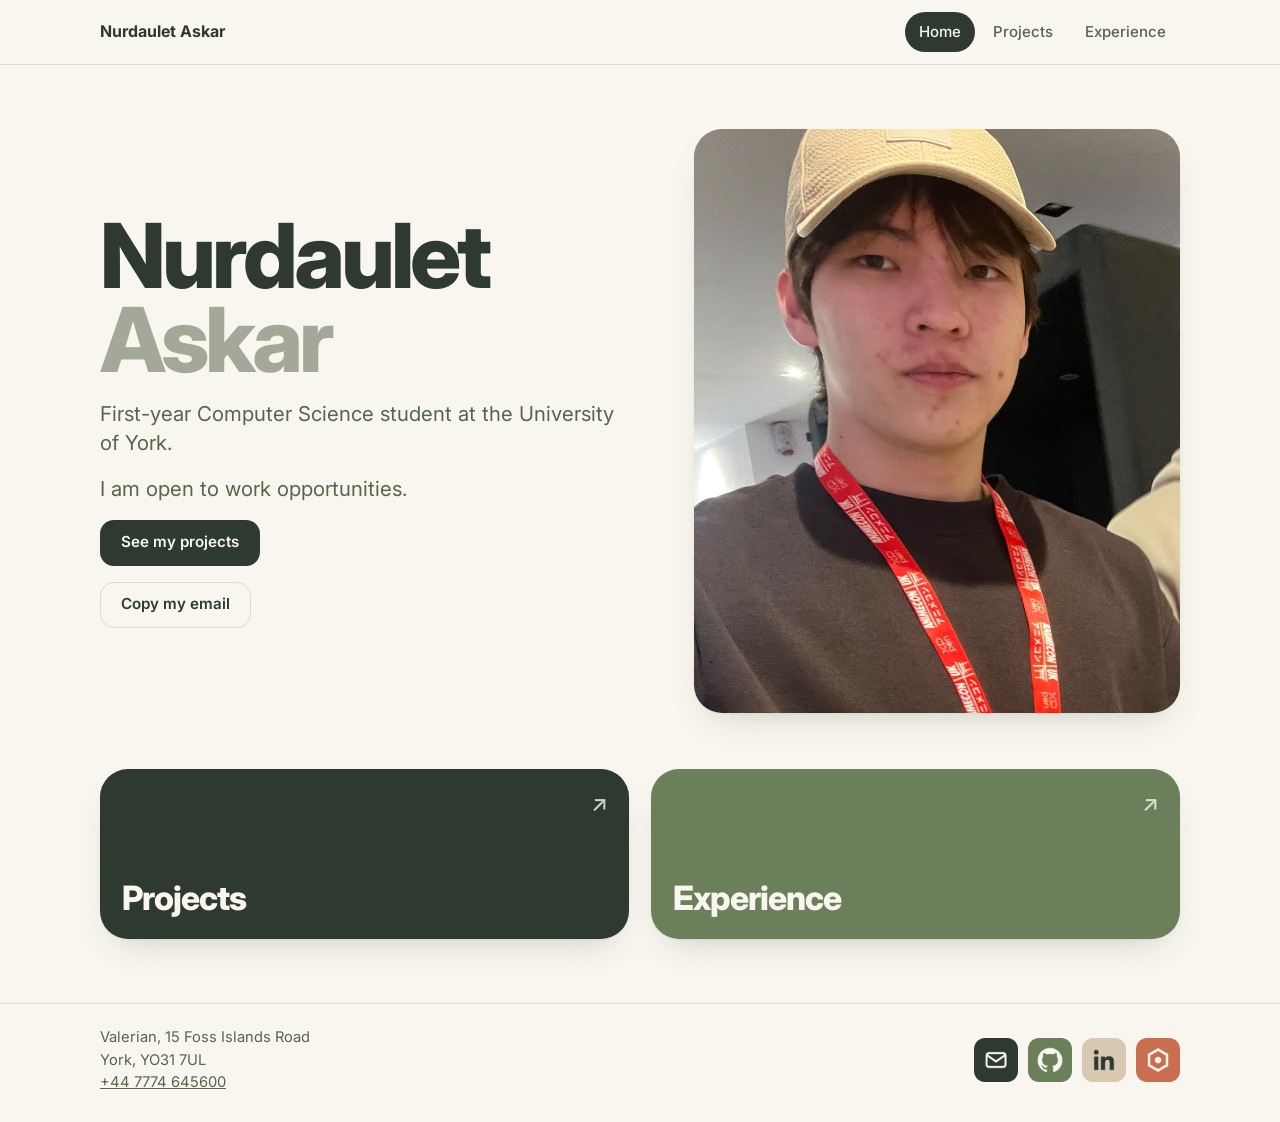
==== commit 6af818ba: "changes" ====
--- a/index.html
+++ b/index.html
@@ -28,6 +28,7 @@
       <div class="hero-text">
         <h1 class="name">Nurdaulet <span>Askar</span></h1>
         <p class="lead">First-year Computer Science student at the University of York.</p>
+        <p class="lead">I am open to work opportunities.</p>
           <a class="btn btn-primary" href="projects.html">See my projects</a>
           <button class="btn" type="button" id="copy-email" data-email="nurdauletaskar551@gmail.com">Copy my email</button>
         </div>
@@ -43,12 +44,19 @@
   </main>
 
   <footer class="footer">
-    <ul class="container links">
-      <li><a class="pill bg-forest" href="mailto:nurdauletaskar551@gmail.com">Email</a></li>
-      <li><a class="pill bg-sage" href="https://github.com/SwiftkeyC" target="_blank" rel="noopener">GitHub</a></li>
-      <li><a class="pill bg-sand" href="https://www.linkedin.com/in/nurdaulet-askar-03350033a/" target="_blank" rel="noopener">LinkedIn</a></li>
-      <li><a class="pill bg-clay" href="https://testflight.apple.com/join/WFrS8Zqj" target="_blank" rel="noopener">Approx beta</a></li>
-    </ul>
+    <div class="container footer-inner">
+      <address>
+        Valerian, 15 Foss Islands Road<br>
+        York, YO31 7UL<br>
+        <a href="tel:+447774645600">+44 7774 645600</a>
+      </address>
+      <ul class="links">
+        <li><a href="mailto:nurdauletaskar551@gmail.com"><img src="assets/icon-email.png" alt="Email" width="44" height="44"></a></li>
+        <li><a href="https://github.com/SwiftkeyC" target="_blank" rel="noopener"><img src="assets/icon-github.png" alt="GitHub" width="44" height="44"></a></li>
+        <li><a href="https://www.linkedin.com/in/nurdaulet-askar-03350033a/" target="_blank" rel="noopener"><img src="assets/icon-linkedin.png" alt="LinkedIn" width="44" height="44"></a></li>
+        <li><a href="https://testflight.apple.com/join/WFrS8Zqj" target="_blank" rel="noopener"><img src="assets/icon-approx.png" alt="Approx beta on TestFlight" width="44" height="44"></a></li>
+      </ul>
+    </div>
   </footer>
 
   <script src="js/main.js"></script>
--- a/css/style.css
+++ b/css/style.css
@@ -257,7 +257,6 @@
   box-shadow: var(--shadow);
 }
 
-.pill::after,
 .tile::after {
   content: "\2197";
   font-weight: 500;
@@ -490,7 +489,7 @@
   }
 }
 
-/* Footer: the contact links */
+/* Footer: address and phone on the left, icon links on the right */
 
 .footer {
   margin-top: 40px;
@@ -498,30 +497,32 @@
   border-top: 1px solid var(--line);
 }
 
-.links {
-  display: grid;
-  grid-template-columns: repeat(4, minmax(0, 1fr));
-  gap: 10px;
-}
-
-.pill {
-  display: flex;
+.footer-inner {
+  display: flex;
+  flex-wrap: wrap;
   align-items: center;
   justify-content: space-between;
-  min-height: 52px;
-  padding: 0 18px;
-  border-radius: 18px;
-  font-weight: 700;
-  text-decoration: none;
+  gap: 16px 24px;
+}
+
+.footer address {
+  font-size: 0.92rem;
+  font-style: normal;
+  line-height: 1.55;
+  color: var(--muted);
+}
+
+.links {
+  display: flex;
+  gap: 10px;
+}
+
+.links img {
+  width: 44px;
+  height: 44px;
   transition: transform 0.2s;
 }
 
-.pill:hover {
+.links a:hover img {
   transform: translateY(-3px);
 }
-
-@media (max-width: 640px) {
-  .links {
-    grid-template-columns: repeat(2, minmax(0, 1fr));
-  }
-}
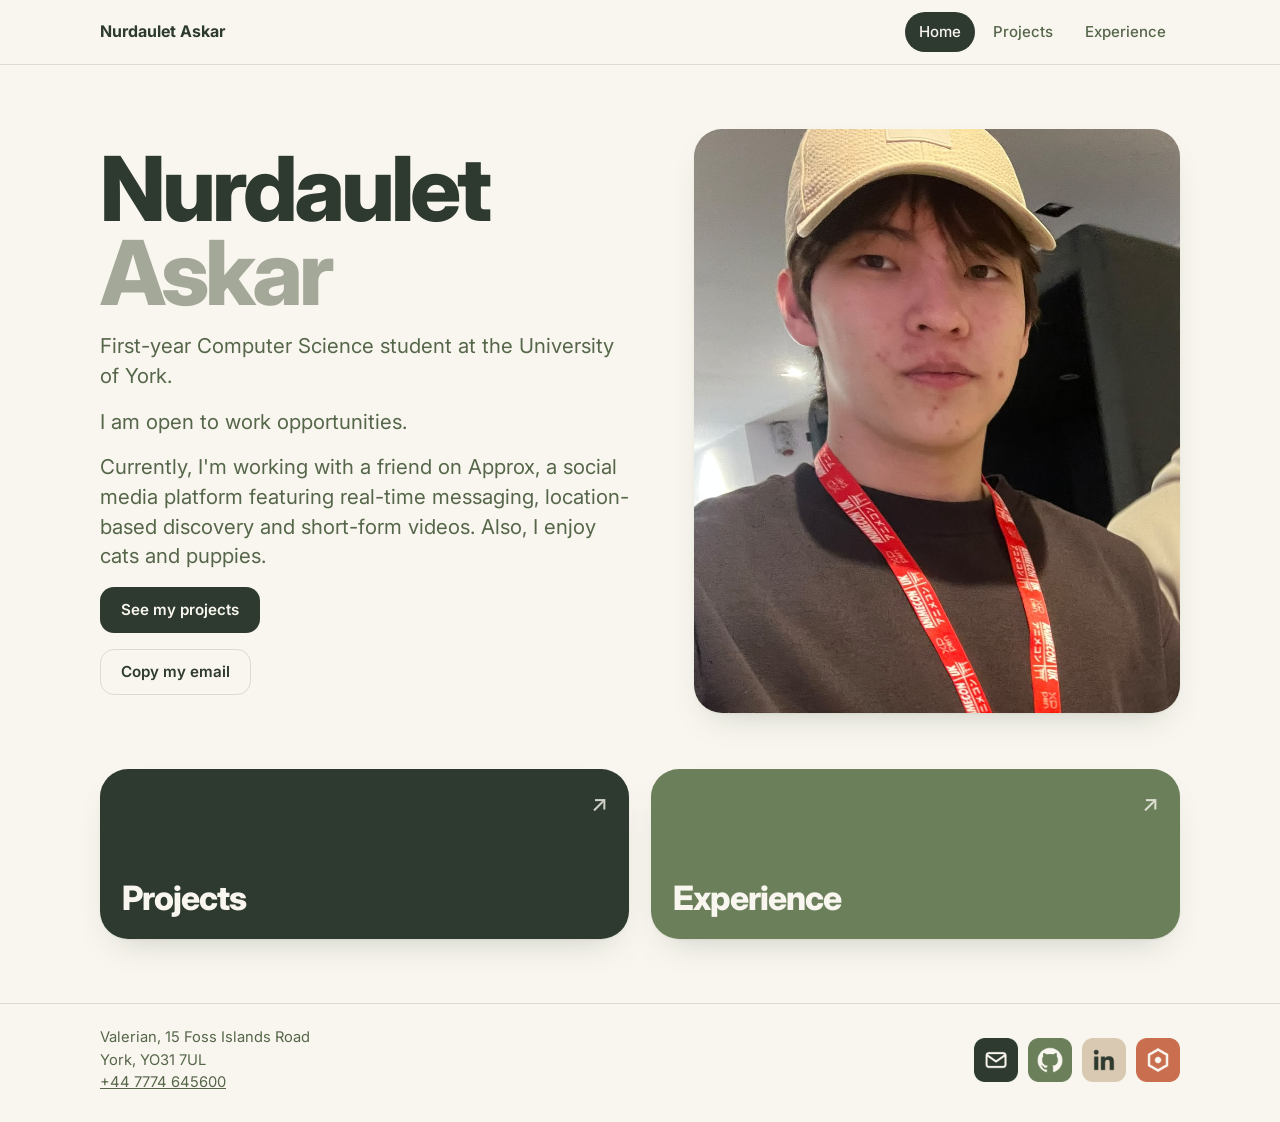
==== commit b6837c52: "changes" ====
--- a/index.html
+++ b/index.html
@@ -29,6 +29,7 @@
         <h1 class="name">Nurdaulet <span>Askar</span></h1>
         <p class="lead">First-year Computer Science student at the University of York.</p>
         <p class="lead">I am open to work opportunities.</p>
+        <p class="lead">Currently, I'm working with a friend on Approx, a social media platform featuring real-time messaging, location-based discovery and short-form videos. Also, I enjoy cats and puppies.</p>
           <a class="btn btn-primary" href="projects.html">See my projects</a>
           <button class="btn" type="button" id="copy-email" data-email="nurdauletaskar551@gmail.com">Copy my email</button>
         </div>
